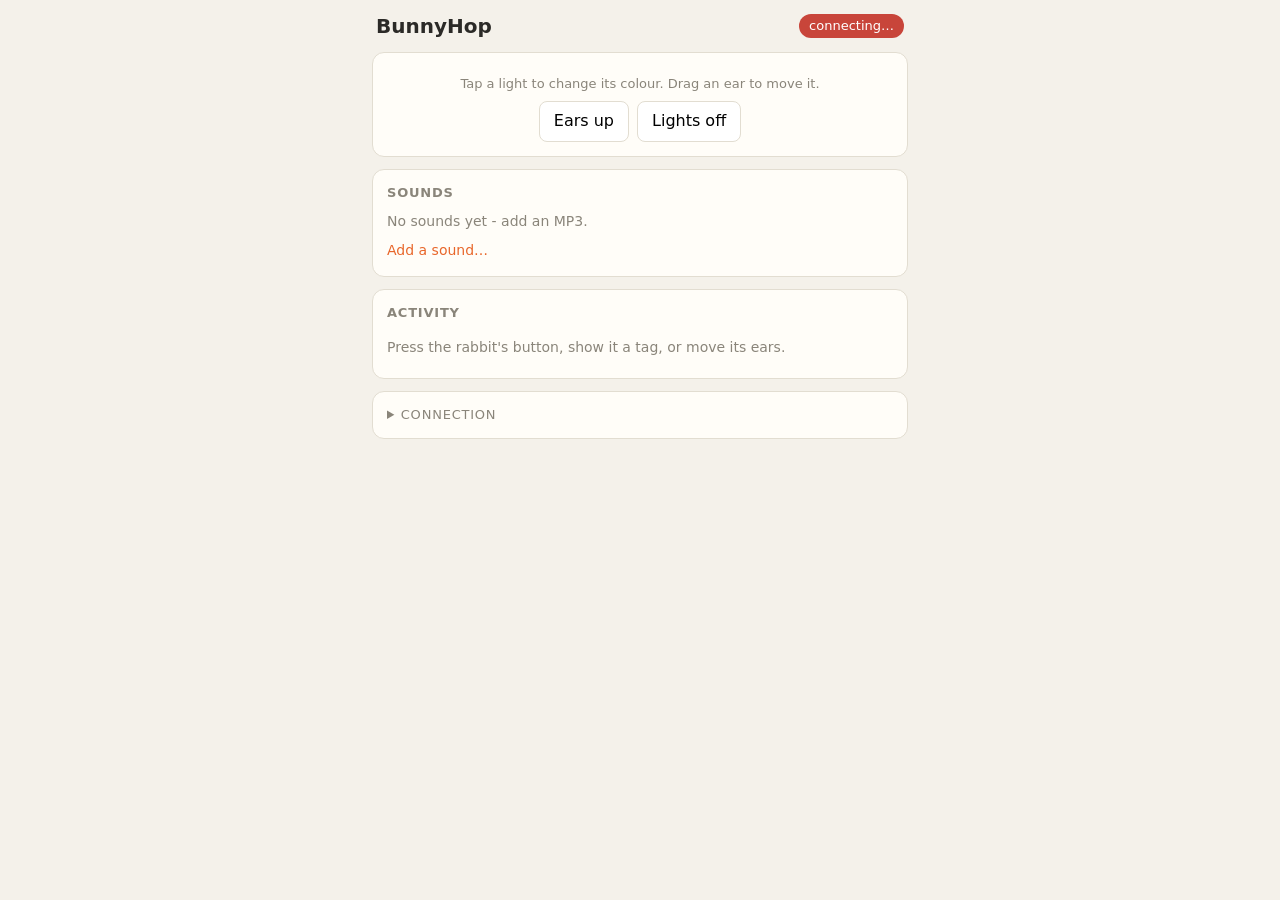
==== firmware/data/www/index.html @ 34be2f4b "Rename project to BunnyHop The NVS namespace keeps its old name so existing pairings survive, and th" ====
<!doctype html>
<!-- SPDX-License-Identifier: GPL-2.0-or-later -->
<html lang="en">
<head>
  <meta charset="utf-8">
  <meta name="viewport" content="width=device-width, initial-scale=1">
  <title>BunnyHop</title>
  <link rel="stylesheet" href="css/style.css">
</head>
<body>
  <header>
    <h1>BunnyHop</h1>
    <span id="status" class="status off">connecting…</span>
  </header>

  <main>
    <section class="card rabbit">
      <div id="rabbit-view"></div>
      <p class="hint">Tap a light to change its colour. Drag an ear to move it.</p>
      <div class="row">
        <button id="ears-up">Ears up</button>
        <button id="lights-off">Lights off</button>
      </div>
    </section>

    <section class="card">
      <h2>Sounds</h2>
      <div id="sounds" class="sounds"></div>
      <label class="upload">
        <input type="file" id="sound-file" accept=".mp3,.wav,audio/mpeg,audio/wav">
        <span>Add a sound…</span>
      </label>
    </section>

    <section class="card">
      <h2>Activity</h2>
      <ul id="activity" class="activity">
        <li class="empty">Press the rabbit's button, show it a tag, or move its ears.</li>
      </ul>
    </section>

    <details class="card">
      <summary>Connection</summary>
      <dl id="info" class="info"></dl>
      <button id="pair">Pair a rabbit</button>
      <p class="hint">To pair, hold the rabbit's head button while plugging it in, until its lights are blue.</p>
    </details>
  </main>

  <input type="color" id="led-picker" class="picker">

  <script src="lib/p5.min.js"></script>
  <script src="js/rabbit-api.js"></script>
  <script src="js/events.js"></script>
  <script src="js/controls.js"></script>
  <script src="js/sketch.js"></script>
</body>
</html>
---- firmware/data/www/css/style.css ----
/* SPDX-License-Identifier: GPL-2.0-or-later */
:root {
  --bg: #f4f1ea;
  --card: #fffdf8;
  --ink: #2b2a27;
  --muted: #8a857a;
  --line: #e2ddd1;
  --accent: #e8662a;
  --ok: #3a9d5d;
  --warn: #d9a400;
  --bad: #c8453a;
}

* { box-sizing: border-box; }

body {
  margin: 0;
  font: 16px/1.4 system-ui, -apple-system, "Segoe UI", sans-serif;
  background: var(--bg);
  color: var(--ink);
}

header {
  display: flex;
  align-items: center;
  justify-content: space-between;
  padding: 12px 16px;
  max-width: 560px;
  margin: 0 auto;
}

h1 { font-size: 20px; margin: 0; }
h2 { font-size: 13px; margin: 0 0 10px; text-transform: uppercase; letter-spacing: .06em; color: var(--muted); }

.status { font-size: 13px; padding: 3px 10px; border-radius: 99px; color: #fff; }
.status.on { background: var(--ok); }
.status.mid { background: var(--warn); }
.status.off { background: var(--bad); }

main {
  display: grid;
  gap: 12px;
  padding: 0 12px 24px;
  max-width: 560px;
  margin: 0 auto;
}

.card {
  background: var(--card);
  border: 1px solid var(--line);
  border-radius: 12px;
  padding: 14px;
}

.rabbit { text-align: center; }
#rabbit-view canvas { display: block; margin: 0 auto; max-width: 100%; height: auto !important; touch-action: none; }

.hint { color: var(--muted); font-size: 13px; margin: 8px 0; }
.row { display: flex; gap: 8px; justify-content: center; flex-wrap: wrap; }

button {
  font: inherit;
  padding: 8px 14px;
  border: 1px solid var(--line);
  border-radius: 8px;
  background: #fff;
  cursor: pointer;
}
button:hover { border-color: var(--accent); }
button:active { background: #fdeee6; }

.sounds { display: flex; flex-wrap: wrap; gap: 8px; }
.sounds button { flex: 1 1 140px; text-align: left; }
.sounds .empty { color: var(--muted); font-size: 14px; }

.upload { display: inline-block; margin-top: 10px; color: var(--accent); font-size: 14px; cursor: pointer; }
.upload input { display: none; }

.activity { list-style: none; margin: 0; padding: 0; max-height: 260px; overflow: auto; }
.activity li { display: flex; gap: 10px; align-items: baseline; padding: 6px 0; border-bottom: 1px solid var(--line); font-size: 15px; }
.activity li:last-child { border-bottom: 0; }
.activity .time { color: var(--muted); font-size: 12px; min-width: 64px; }
.activity .empty { color: var(--muted); font-size: 14px; }
.activity li.new { animation: flash 1.2s ease-out; }
@keyframes flash { from { background: #ffe8b0; } to { background: transparent; } }

details summary { cursor: pointer; color: var(--muted); font-size: 13px; text-transform: uppercase; letter-spacing: .06em; }
.info { display: grid; grid-template-columns: max-content 1fr; gap: 4px 12px; font-size: 14px; margin: 12px 0; }
.info dt { color: var(--muted); }
.info dd { margin: 0; word-break: break-all; }

/* native colour picker, opened when an LED on the drawing is tapped */
.picker { position: fixed; left: 50%; top: 40%; width: 1px; height: 1px; opacity: 0; border: 0; padding: 0; }
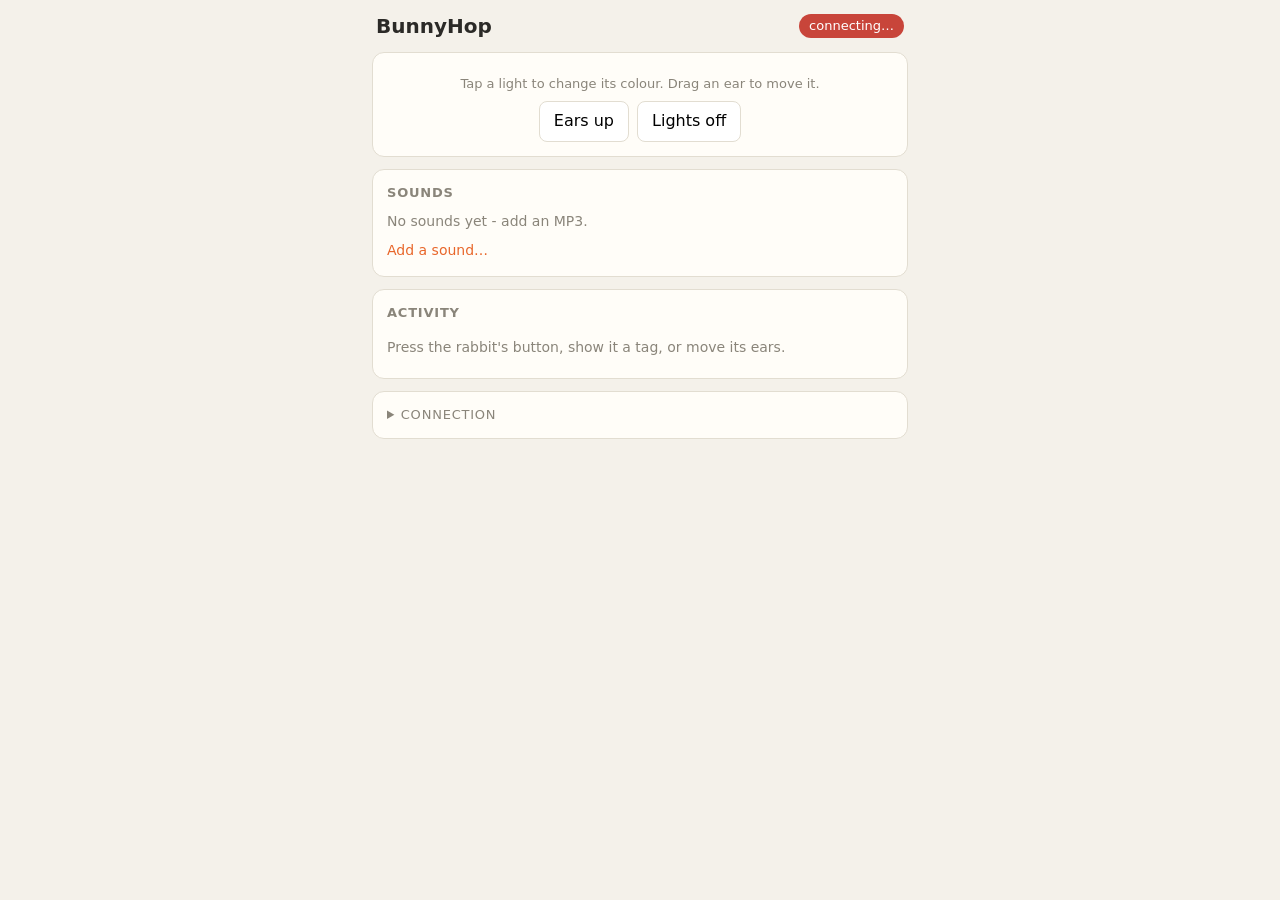
==== commit 5695afc0: "Big Ben chime, plain greeting, colour swatches, no web app caching - big-ben.mp3: Westminster Quarte" ====
--- a/firmware/data/www/index.html
+++ b/firmware/data/www/index.html
@@ -39,15 +39,42 @@
       </ul>
     </section>
 
-    <details class="card">
+    <details class="card" id="connection">
       <summary>Connection</summary>
       <dl id="info" class="info"></dl>
+
+      <h3>Home Wi-Fi</h3>
+      <p id="lan-status" class="hint"></p>
+      <form id="lan-form" class="lan">
+        <label>Network
+          <span class="row-inline">
+            <input id="lan-ssid" list="lan-networks" autocomplete="off" placeholder="Wi-Fi name">
+            <button type="button" id="lan-scan">Scan</button>
+          </span>
+          <datalist id="lan-networks"></datalist>
+        </label>
+        <label>Password
+          <input id="lan-pass" type="password" autocomplete="off" placeholder="leave empty for an open network">
+        </label>
+        <div class="row">
+          <button type="submit">Save &amp; connect</button>
+          <button type="button" id="lan-forget">Forget</button>
+        </div>
+      </form>
+      <p class="hint">On your home Wi-Fi, BunnyHop is at <b>http://bunnyhop.local/</b>, and the rabbit's
+      own network becomes hidden and private to the rabbit. Without home Wi-Fi, join the
+      rabbit's network instead and this page opens by itself.</p>
+
+      <h3>Rabbit</h3>
       <button id="pair">Pair a rabbit</button>
       <p class="hint">To pair, hold the rabbit's head button while plugging it in, until its lights are blue.</p>
     </details>
   </main>
 
-  <input type="color" id="led-picker" class="picker">
+  <div id="palette" class="palette" hidden>
+    <div class="swatches"></div>
+    <label class="custom">Custom <input type="color" id="led-custom"></label>
+  </div>
 
   <script src="lib/p5.min.js"></script>
   <script src="js/rabbit-api.js"></script>
--- a/firmware/data/www/css/style.css
+++ b/firmware/data/www/css/style.css
@@ -89,5 +89,29 @@
 .info dt { color: var(--muted); }
 .info dd { margin: 0; word-break: break-all; }
 
-/* native colour picker, opened when an LED on the drawing is tapped */
-.picker { position: fixed; left: 50%; top: 40%; width: 1px; height: 1px; opacity: 0; border: 0; padding: 0; }
+/* colour swatches shown when a light on the drawing is tapped */
+.palette {
+  position: absolute;
+  z-index: 10;
+  background: var(--card);
+  border: 1px solid var(--line);
+  border-radius: 12px;
+  box-shadow: 0 6px 24px rgba(0, 0, 0, .15);
+  padding: 10px;
+  width: 232px;
+}
+.palette .swatches { display: grid; grid-template-columns: repeat(5, 1fr); gap: 8px; }
+.palette .swatches button {
+  width: 36px; height: 36px; padding: 0; border-radius: 50%;
+  border: 2px solid #fff; box-shadow: 0 0 0 1px var(--line);
+}
+.palette .swatches button.off { background: #fff; color: var(--muted); font-size: 11px; }
+.palette .custom { display: flex; align-items: center; justify-content: space-between; margin-top: 10px; font-size: 14px; color: var(--muted); }
+.palette .custom input { width: 48px; height: 32px; border: 1px solid var(--line); border-radius: 6px; padding: 2px; background: #fff; }
+
+h3 { font-size: 14px; margin: 16px 0 6px; }
+.lan label { display: block; font-size: 14px; margin: 8px 0; color: var(--muted); }
+.lan input { font: inherit; width: 100%; padding: 8px 10px; border: 1px solid var(--line); border-radius: 8px; color: var(--ink); }
+.row-inline { display: flex; gap: 6px; }
+.row-inline input { flex: 1; }
+.lan .row { justify-content: flex-start; }
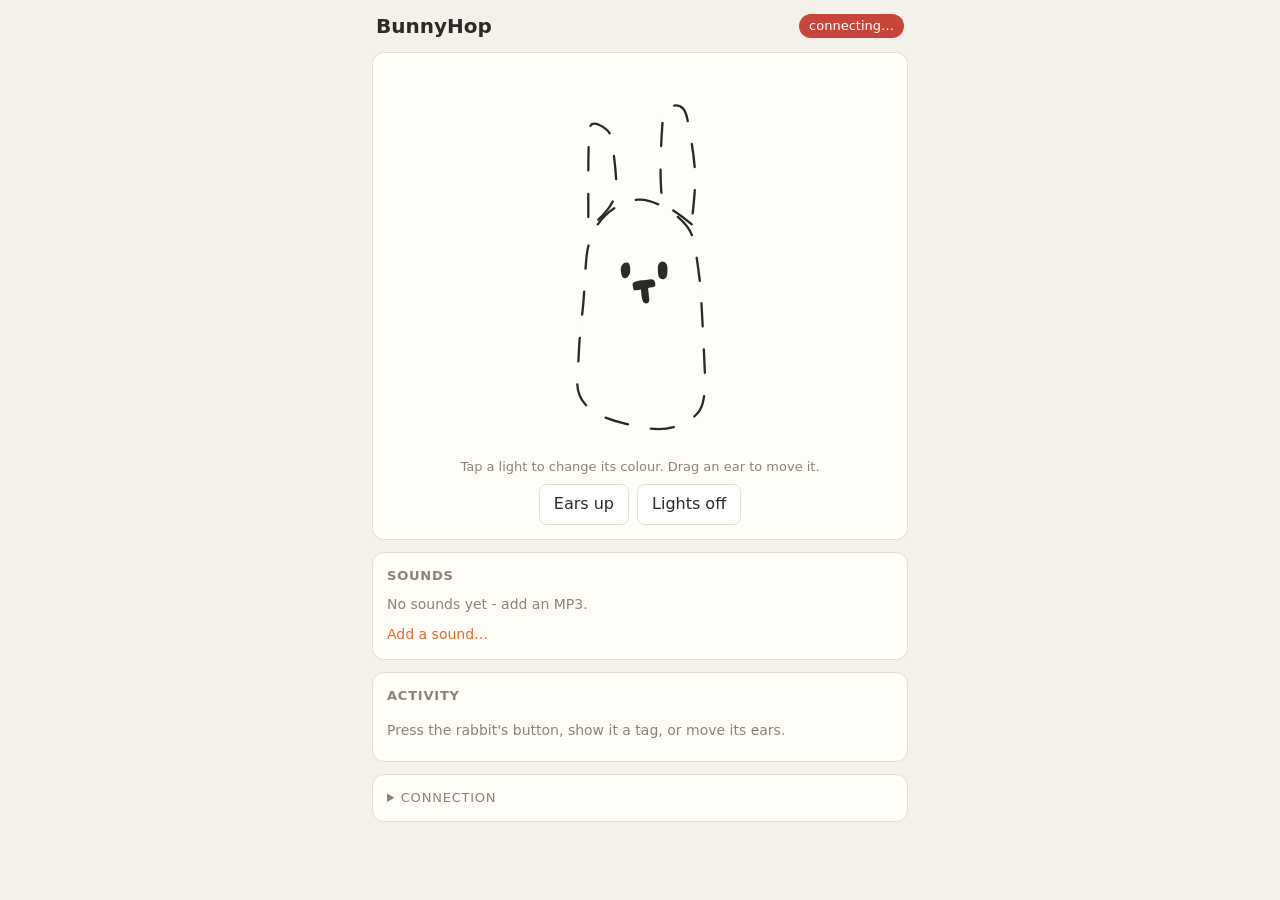
==== commit 49173f08: "Web app: new rabbit drawing from the 2018 diagrams SVG rabbit lifted from network-actions-rabbits.pd" ====
--- a/firmware/data/www/index.html
+++ b/firmware/data/www/index.html
@@ -76,10 +76,10 @@
     <label class="custom">Custom <input type="color" id="led-custom"></label>
   </div>
 
-  <script src="lib/p5.min.js"></script>
   <script src="js/rabbit-api.js"></script>
   <script src="js/events.js"></script>
   <script src="js/controls.js"></script>
+  <script src="js/rabbit-drawing.js"></script>
   <script src="js/sketch.js"></script>
 </body>
 </html>
--- a/firmware/data/www/css/style.css
+++ b/firmware/data/www/css/style.css
@@ -1,5 +1,6 @@
 /* SPDX-License-Identifier: GPL-2.0-or-later */
 :root {
+  color-scheme: light;  /* the page is light-only; stop dark mode restyling form controls */
   --bg: #f4f1ea;
   --card: #fffdf8;
   --ink: #2b2a27;
@@ -53,13 +54,16 @@
 }
 
 .rabbit { text-align: center; }
-#rabbit-view canvas { display: block; margin: 0 auto; max-width: 100%; height: auto !important; touch-action: none; }
+#rabbit-view svg { display: block; margin: 0 auto; width: 100%; max-width: 360px; height: auto; touch-action: none; user-select: none; -webkit-user-select: none; }
 
 .hint { color: var(--muted); font-size: 13px; margin: 8px 0; }
 .row { display: flex; gap: 8px; justify-content: center; flex-wrap: wrap; }
 
 button {
   font: inherit;
+  color: var(--ink);  /* iPad dark mode otherwise draws white text on these white buttons */
+  -webkit-appearance: none;
+  appearance: none;
   padding: 8px 14px;
   border: 1px solid var(--line);
   border-radius: 8px;
@@ -111,7 +115,7 @@
 
 h3 { font-size: 14px; margin: 16px 0 6px; }
 .lan label { display: block; font-size: 14px; margin: 8px 0; color: var(--muted); }
-.lan input { font: inherit; width: 100%; padding: 8px 10px; border: 1px solid var(--line); border-radius: 8px; color: var(--ink); }
+.lan input { font: inherit; width: 100%; padding: 8px 10px; border: 1px solid var(--line); border-radius: 8px; color: var(--ink); background: #fff; }
 .row-inline { display: flex; gap: 6px; }
 .row-inline input { flex: 1; }
 .lan .row { justify-content: flex-start; }
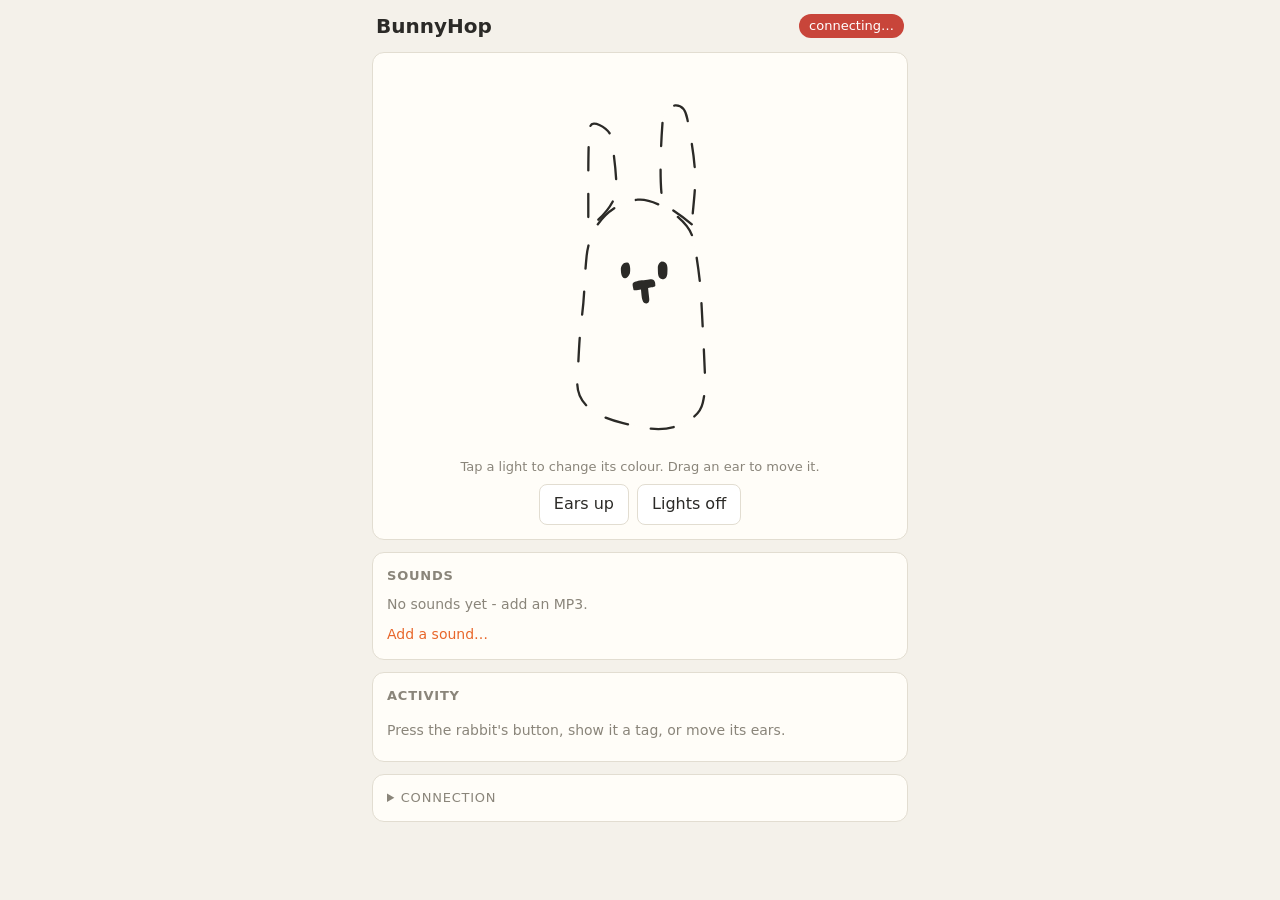
==== commit 2a477235: "Hide the rabbit's network as soon as a rabbit is paired Hidden now follows pairing; rabbit-only stil" ====
--- a/firmware/data/www/index.html
+++ b/firmware/data/www/index.html
@@ -62,8 +62,8 @@
         </div>
       </form>
       <p class="hint">On your home Wi-Fi, BunnyHop is at <b>http://bunnyhop.local/</b>, and the rabbit's
-      own network becomes hidden and private to the rabbit. Without home Wi-Fi, join the
-      rabbit's network instead and this page opens by itself.</p>
+      own network becomes rabbit-only. Without home Wi-Fi, join the rabbit's network instead
+      (it is hidden once a rabbit is paired, so add it by name) and this page opens by itself.</p>
 
       <h3>Rabbit</h3>
       <button id="pair">Pair a rabbit</button>
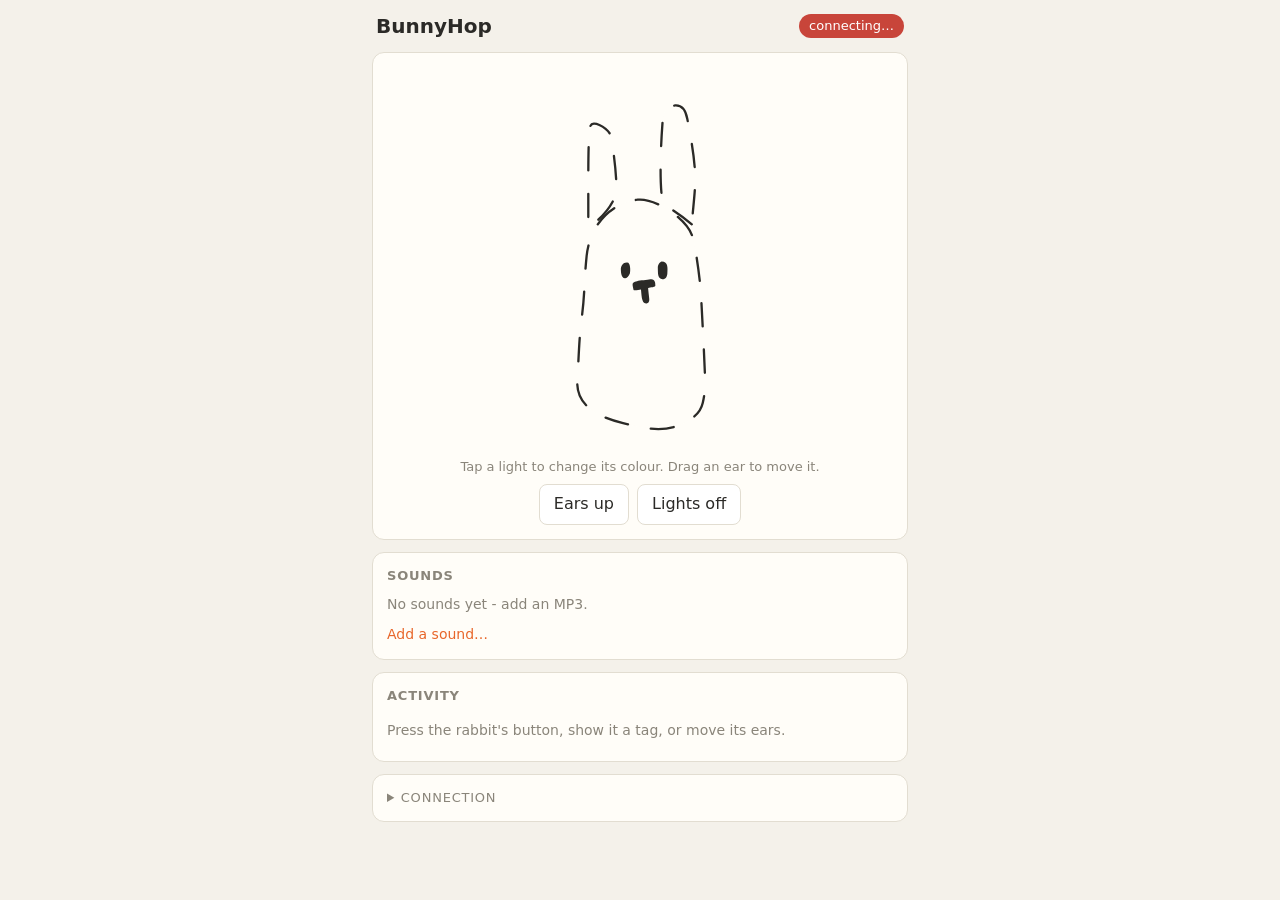
==== commit bcd7dcb7: "Revert "Hide the rabbit's network as soon as a rabbit is paired" This reverts commit 2a47723: with n" ====
--- a/firmware/data/www/index.html
+++ b/firmware/data/www/index.html
@@ -62,8 +62,8 @@
         </div>
       </form>
       <p class="hint">On your home Wi-Fi, BunnyHop is at <b>http://bunnyhop.local/</b>, and the rabbit's
-      own network becomes rabbit-only. Without home Wi-Fi, join the rabbit's network instead
-      (it is hidden once a rabbit is paired, so add it by name) and this page opens by itself.</p>
+      own network becomes hidden and private to the rabbit. Without home Wi-Fi, join the
+      rabbit's network instead and this page opens by itself.</p>
 
       <h3>Rabbit</h3>
       <button id="pair">Pair a rabbit</button>
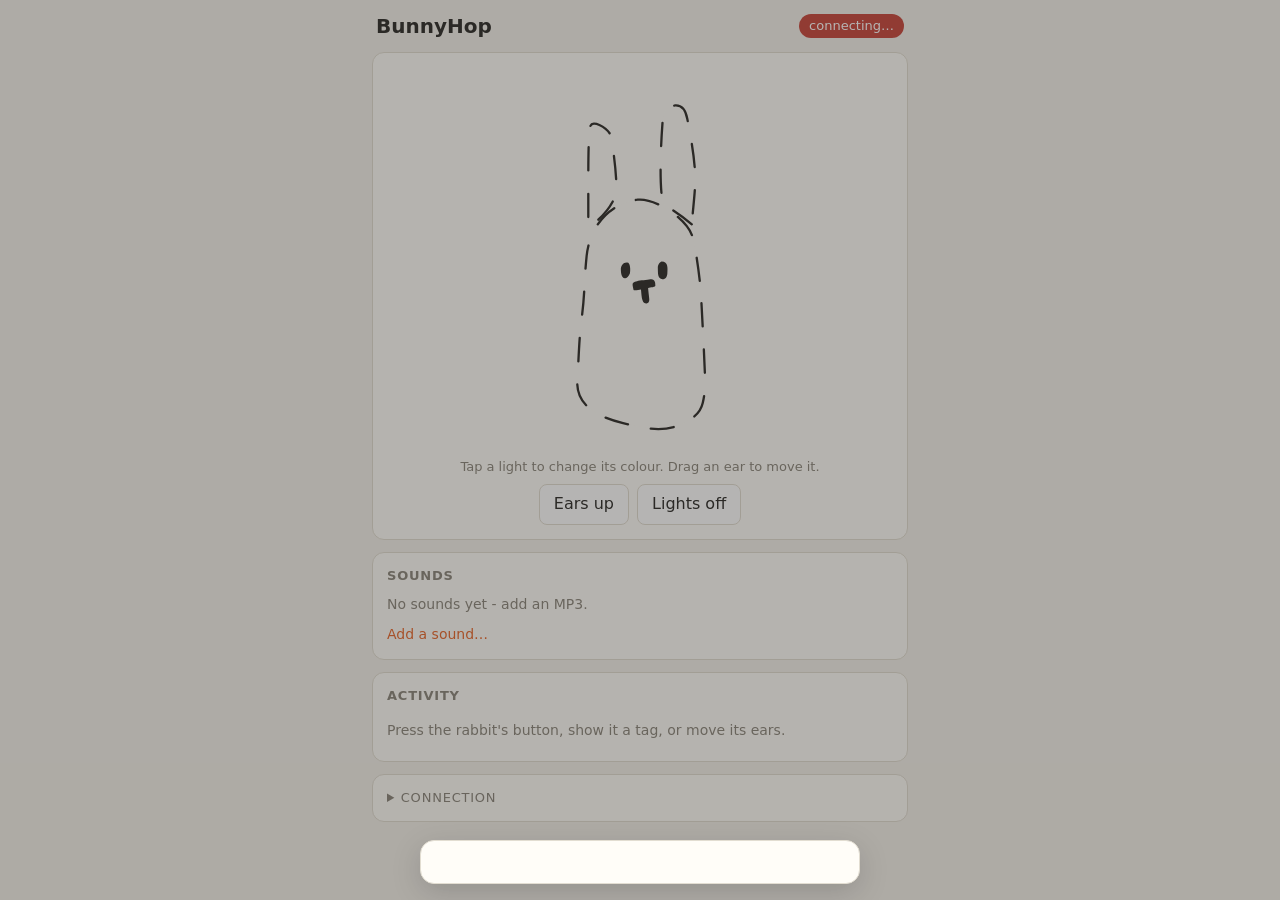
==== commit 4ce0c42c: "Wi-Fi journey fixes; web app follows BunnyHop between networks Firmware: - Unpaired: look for a rabb" ====
--- a/firmware/data/www/index.html
+++ b/firmware/data/www/index.html
@@ -61,9 +61,10 @@
           <button type="button" id="lan-forget">Forget</button>
         </div>
       </form>
-      <p class="hint">On your home Wi-Fi, BunnyHop is at <b>http://bunnyhop.local/</b>, and the rabbit's
-      own network becomes hidden and private to the rabbit. Without home Wi-Fi, join the
-      rabbit's network instead and this page opens by itself.</p>
+      <p class="hint">On your home Wi-Fi, BunnyHop is at <b>http://bunnyhop.local/</b>, and once a rabbit is
+      paired its own network becomes hidden and private to the rabbit. Without working home Wi-Fi,
+      join the rabbit's network instead and this page opens by itself. When a change moves BunnyHop
+      to another network, this page says which one to join and follows it.</p>
 
       <h3>Rabbit</h3>
       <button id="pair">Pair a rabbit</button>
@@ -71,12 +72,21 @@
     </details>
   </main>
 
+  <div id="moving" class="moving" role="alert" hidden>
+    <div class="moving-card">
+      <h2></h2>
+      <p class="what"></p>
+      <p class="trying hint"></p>
+    </div>
+  </div>
+
   <div id="palette" class="palette" hidden>
     <div class="swatches"></div>
     <label class="custom">Custom <input type="color" id="led-custom"></label>
   </div>
 
   <script src="js/rabbit-api.js"></script>
+  <script src="js/moving.js"></script>
   <script src="js/events.js"></script>
   <script src="js/controls.js"></script>
   <script src="js/rabbit-drawing.js"></script>
--- a/firmware/data/www/css/style.css
+++ b/firmware/data/www/css/style.css
@@ -119,3 +119,12 @@
 .row-inline { display: flex; gap: 6px; }
 .row-inline input { flex: 1; }
 .lan .row { justify-content: flex-start; }
+
+/* "BunnyHop has moved" panel: shown while the page has lost BunnyHop */
+.moving { position: fixed; inset: 0; display: flex; align-items: flex-end; justify-content: center;
+  padding: 16px; background: rgba(43, 42, 39, .35); z-index: 20; }
+.moving-card { background: var(--card); border: 1px solid var(--line); border-radius: 14px; padding: 16px 18px;
+  max-width: 440px; width: 100%; box-shadow: 0 8px 30px rgba(0, 0, 0, .15); }
+.moving-card h2 { text-transform: none; letter-spacing: 0; font-size: 17px; color: var(--ink); margin: 0 0 8px; }
+.moving-card .what { margin: 0; font-size: 15px; line-height: 1.45; }
+.moving-card .trying { margin: 10px 0 0; }
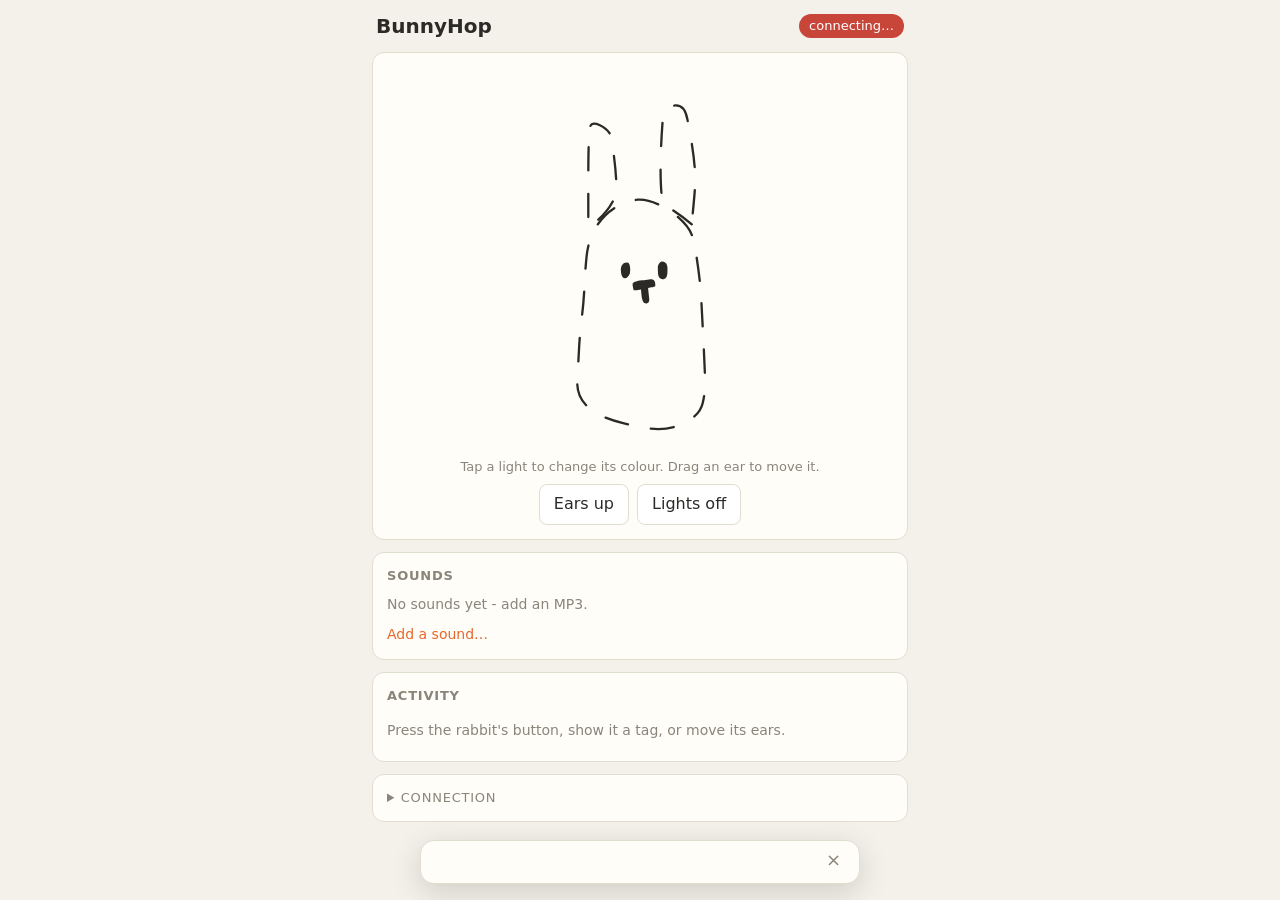
==== commit cfd18f5f: "Web app: moved-network panel no longer blocks the page The panel showed whenever the websocket was d" ====
--- a/firmware/data/www/index.html
+++ b/firmware/data/www/index.html
@@ -74,6 +74,7 @@
 
   <div id="moving" class="moving" role="alert" hidden>
     <div class="moving-card">
+      <button type="button" class="close" aria-label="Hide">×</button>
       <h2></h2>
       <p class="what"></p>
       <p class="trying hint"></p>
--- a/firmware/data/www/css/style.css
+++ b/firmware/data/www/css/style.css
@@ -121,10 +121,13 @@
 .lan .row { justify-content: flex-start; }
 
 /* "BunnyHop has moved" panel: shown while the page has lost BunnyHop */
-.moving { position: fixed; inset: 0; display: flex; align-items: flex-end; justify-content: center;
-  padding: 16px; background: rgba(43, 42, 39, .35); z-index: 20; }
-.moving-card { background: var(--card); border: 1px solid var(--line); border-radius: 14px; padding: 16px 18px;
-  max-width: 440px; width: 100%; box-shadow: 0 8px 30px rgba(0, 0, 0, .15); }
+.moving { position: fixed; left: 0; right: 0; bottom: 0; display: flex; justify-content: center;
+  padding: 16px; z-index: 20; pointer-events: none; }
+.moving-card { position: relative; background: var(--card); border: 1px solid var(--line); border-radius: 14px;
+  padding: 16px 44px 16px 18px; max-width: 440px; width: 100%; box-shadow: 0 8px 30px rgba(0, 0, 0, .15);
+  pointer-events: auto; }
+.moving-card .close { position: absolute; top: 8px; right: 8px; padding: 2px 10px; font-size: 18px; line-height: 1;
+  border: 0; background: none; color: var(--muted); }
 .moving-card h2 { text-transform: none; letter-spacing: 0; font-size: 17px; color: var(--ink); margin: 0 0 8px; }
 .moving-card .what { margin: 0; font-size: 15px; line-height: 1.45; }
 .moving-card .trying { margin: 10px 0 0; }
